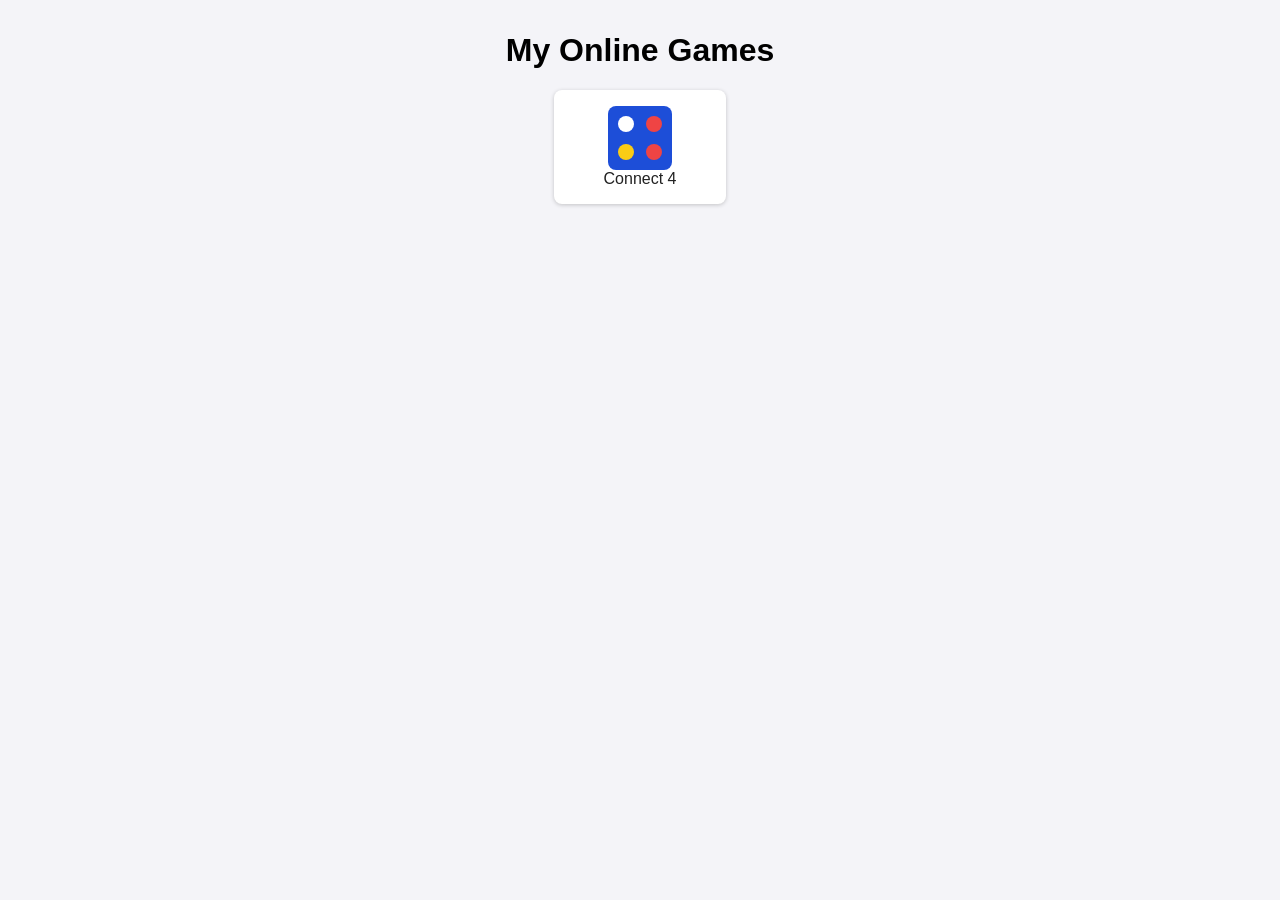
==== index.html @ 2b5389f3 "Apply remaining changes Co-authored-by: mateoparks <8481989+mateoparks@users.noreply.github.com>" ====
<!DOCTYPE html>
<html lang="en">
<head>
  <meta charset="UTF-8">
  <meta name="viewport" content="width=device-width, initial-scale=1">
  <title>My Online Games</title>
  <style>
    body { font-family: sans-serif; margin: 2rem; background: #f4f4f8; }
    h1 { text-align: center; }
    .games { list-style: none; padding: 0; display: flex; flex-wrap: wrap; gap: 1rem; justify-content: center; }
    .games a { display: flex; flex-direction: column; align-items: center; width: 140px; padding: 1rem; background: #fff; border-radius: 8px; box-shadow: 0 1px 4px #0003; text-decoration: none; color: #222; }
    .games img { width: 64px; height: 64px; }
  </style>
</head>
<body>
  <h1>My Online Games</h1>
  <ul class="games">
    <!-- GAMES LIST: add one <li> per game, keep alphabetical -->
    <li><a href="games/connect4/index.html"><img src="games/connect4/icon.svg" alt="Connect 4 icon"><span>Connect 4</span></a></li>
  </ul>
</body>
</html>
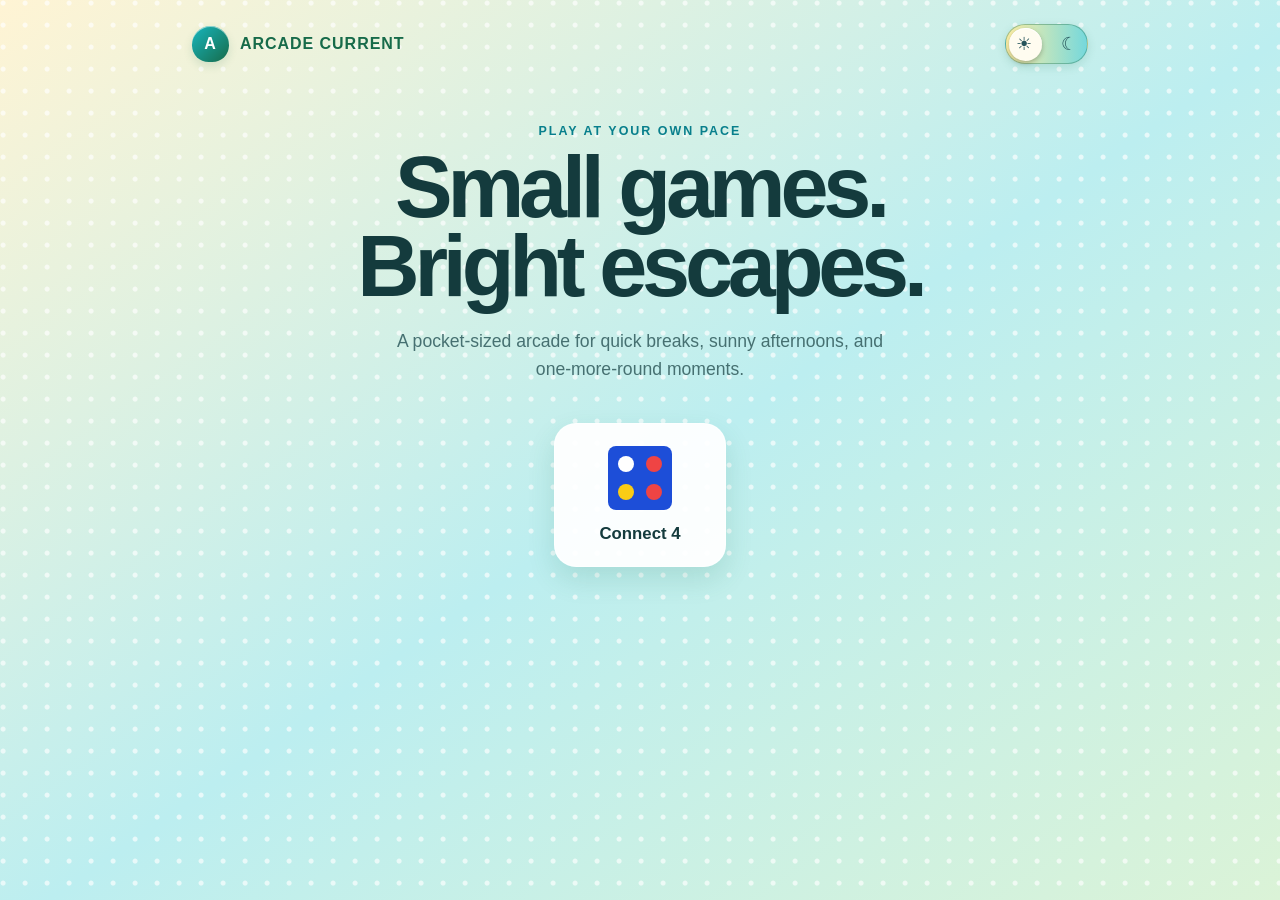
==== commit b904bd74: "Initial creation" ====
--- a/index.html
+++ b/index.html
@@ -1,22 +1,30 @@
 <!DOCTYPE html>
-<html lang="en">
+<html lang="en" data-theme="light">
 <head>
   <meta charset="UTF-8">
   <meta name="viewport" content="width=device-width, initial-scale=1">
-  <title>My Online Games</title>
-  <style>
-    body { font-family: sans-serif; margin: 2rem; background: #f4f4f8; }
-    h1 { text-align: center; }
-    .games { list-style: none; padding: 0; display: flex; flex-wrap: wrap; gap: 1rem; justify-content: center; }
-    .games a { display: flex; flex-direction: column; align-items: center; width: 140px; padding: 1rem; background: #fff; border-radius: 8px; box-shadow: 0 1px 4px #0003; text-decoration: none; color: #222; }
-    .games img { width: 64px; height: 64px; }
-  </style>
+  <meta name="theme-color" content="#e9f7ed">
+  <title>Arcade Current</title>
+  <script src="assets/theme.js"></script>
+  <link rel="stylesheet" href="assets/site.css">
 </head>
 <body>
-  <h1>My Online Games</h1>
-  <ul class="games">
-    <!-- GAMES LIST: add one <li> per game, keep alphabetical -->
-    <li><a href="games/connect4/index.html"><img src="games/connect4/icon.svg" alt="Connect 4 icon"><span>Connect 4</span></a></li>
-  </ul>
+  <header class="site-header">
+    <a class="brand" href="index.html"><span class="brand-mark" aria-hidden="true">A</span> Arcade Current</a>
+    <button class="theme-toggle" type="button" aria-label="Switch color theme">
+      <span class="theme-icon" aria-hidden="true">☀</span>
+      <span class="theme-icon" aria-hidden="true">☾</span>
+      <span class="theme-thumb" aria-hidden="true"></span>
+    </button>
+  </header>
+  <main>
+    <p class="eyebrow">Play at your own pace</p>
+    <h1>Small games.<br>Bright escapes.</h1>
+    <p class="intro">A pocket-sized arcade for quick breaks, sunny afternoons, and one-more-round moments.</p>
+    <ul class="games">
+      <!-- GAMES LIST: add one <li> per game, keep alphabetical -->
+      <li><a href="games/connect4/index.html"><img src="games/connect4/icon.svg" alt="Connect 4 icon"><span>Connect 4</span></a></li>
+    </ul>
+  </main>
 </body>
 </html>
--- a/assets/site.css
+++ b/assets/site.css
@@ -0,0 +1,264 @@
+:root {
+  color-scheme: light;
+  --sand: #fff4d4;
+  --aqua: #087f8c;
+  --aqua-bright: #17b6be;
+  --palm: #176b4a;
+  --ink: #143b3d;
+  --muted: #467071;
+  --card: #fffffff0;
+  --shadow: #176b4a24;
+}
+
+[data-theme="dark"] {
+  color-scheme: dark;
+  --sand: #10171d;
+  --aqua: #74d6dd;
+  --aqua-bright: #a3f3f1;
+  --palm: #9cb6c1;
+  --ink: #eef7fa;
+  --muted: #aec2ca;
+  --card: #202c35e8;
+  --shadow: #00000080;
+}
+
+* {
+  box-sizing: border-box;
+}
+
+body {
+  min-height: 100vh;
+  margin: 0;
+  font-family: "Trebuchet MS", "Avenir Next", sans-serif;
+  color: var(--ink);
+  background:
+    radial-gradient(circle at 14% 14%, #ffffffa6 0 2px, transparent 3px) 0 0 / 22px 22px,
+    linear-gradient(145deg, var(--sand), #bceef0 52%, #dbf3d7);
+  transition: background .25s ease, color .25s ease;
+}
+
+[data-theme="dark"] body {
+  background:
+    linear-gradient(115deg, #ffffff12 0 1px, transparent 1px 9px),
+    linear-gradient(145deg, #111a22, #283842 48%, #10161b);
+}
+
+.site-header {
+  max-width: 960px;
+  margin: 0 auto;
+  padding: 1.5rem 2rem .25rem;
+  display: flex;
+  align-items: center;
+  justify-content: space-between;
+}
+
+.game-header {
+  max-width: 800px;
+  padding: 1.25rem 1.5rem;
+}
+
+.brand,
+.back {
+  color: var(--palm);
+  font-weight: 800;
+  text-decoration: none;
+}
+
+.brand {
+  display: flex;
+  align-items: center;
+  gap: .7rem;
+  font-weight: 900;
+  letter-spacing: .06em;
+  text-transform: uppercase;
+}
+
+.game-header .brand {
+  font-size: .85rem;
+}
+
+.brand-mark {
+  display: grid;
+  place-items: center;
+  width: 2.3rem;
+  height: 2.3rem;
+  border-radius: 50% 50% 45% 45%;
+  color: #fff;
+  background: linear-gradient(135deg, var(--aqua-bright), var(--palm));
+  box-shadow: inset 0 1px #ffffff80, 0 4px 10px var(--shadow);
+}
+
+.primary-button {
+  border: 1px solid color-mix(in srgb, var(--palm) 36%, transparent);
+  border-radius: 999px;
+  padding: .55rem .85rem;
+  background: var(--card);
+  color: var(--ink);
+  font: inherit;
+  font-weight: 700;
+  cursor: pointer;
+  box-shadow: 0 3px 10px var(--shadow);
+}
+
+.primary-button:hover {
+  transform: translateY(-1px);
+}
+
+.theme-toggle {
+  position: relative;
+  display: flex;
+  align-items: center;
+  justify-content: space-between;
+  width: 5.2rem;
+  height: 2.5rem;
+  padding: .2rem .48rem;
+  border: 1px solid color-mix(in srgb, var(--palm) 36%, transparent);
+  border-radius: 999px;
+  background: linear-gradient(90deg, #fff0a5, #75d8dc);
+  color: #24535a;
+  cursor: pointer;
+  box-shadow: 0 3px 10px var(--shadow);
+  transition: transform .2s ease, background .25s ease;
+}
+
+[data-theme="dark"] .theme-toggle {
+  background: linear-gradient(90deg, #46606c, #111b23);
+  color: #dff4f6;
+}
+
+.theme-toggle:hover {
+  transform: translateY(-1px);
+}
+
+.theme-toggle:focus-visible {
+  outline: 3px solid var(--aqua-bright);
+  outline-offset: 3px;
+}
+
+.theme-icon {
+  position: relative;
+  z-index: 1;
+  width: 1.35rem;
+  font-size: 1.15rem;
+  line-height: 1;
+  text-align: center;
+}
+
+.theme-thumb {
+  position: absolute;
+  top: .2rem;
+  left: .2rem;
+  width: 2.05rem;
+  height: 2.05rem;
+  border-radius: 50%;
+  background: #fffcf0;
+  box-shadow: 0 2px 5px #0004, inset 0 1px #fff;
+  transition: transform .25s ease, background .25s ease;
+}
+
+[data-theme="dark"] .theme-thumb {
+  transform: translateX(2.75rem);
+  background: #d5e1e7;
+}
+
+.primary-button {
+  background: var(--palm);
+  border-color: var(--palm);
+  color: #fff;
+}
+
+main {
+  max-width: 960px;
+  margin: 0 auto;
+  padding: 3.5rem 2rem 4rem;
+  text-align: center;
+}
+
+.game-page main {
+  padding: 1.2rem 1rem 3rem;
+}
+
+.eyebrow {
+  margin: 0 0 .6rem;
+  color: var(--aqua);
+  font-size: .78rem;
+  font-weight: 900;
+  letter-spacing: .16em;
+  text-transform: uppercase;
+}
+
+h1 {
+  max-width: 760px;
+  margin: 0 auto;
+  font-size: clamp(2.8rem, 8vw, 5.4rem);
+  line-height: .92;
+  letter-spacing: -.06em;
+}
+
+.game-page h1 {
+  font-size: clamp(2.4rem, 8vw, 4rem);
+  letter-spacing: -.05em;
+}
+
+.intro {
+  max-width: 500px;
+  margin: 1.25rem auto 2.5rem;
+  color: var(--muted);
+  font-size: 1.1rem;
+  line-height: 1.6;
+}
+
+.games {
+  display: flex;
+  flex-wrap: wrap;
+  justify-content: center;
+  gap: 1.25rem;
+  max-width: 680px;
+  margin: 0 auto;
+  padding: 0;
+  list-style: none;
+}
+
+.games a {
+  display: flex;
+  flex-direction: column;
+  align-items: center;
+  gap: .85rem;
+  width: 172px;
+  padding: 1.4rem 1rem;
+  border: 1px solid #ffffff80;
+  border-radius: 22px;
+  background: var(--card);
+  box-shadow: 0 12px 28px var(--shadow);
+  color: var(--ink);
+  font-size: 1.05rem;
+  font-weight: 800;
+  text-decoration: none;
+  transition: transform .2s ease, box-shadow .2s ease;
+}
+
+.games a:hover {
+  transform: translateY(-6px) rotate(-1deg);
+  box-shadow: 0 18px 32px var(--shadow);
+}
+
+.games img {
+  width: 64px;
+  height: 64px;
+}
+
+@media (max-width: 520px) {
+  .site-header,
+  main {
+    padding-left: 1rem;
+    padding-right: 1rem;
+  }
+
+  .brand {
+    font-size: .8rem;
+  }
+
+  .game-header .brand {
+    display: none;
+  }
+}
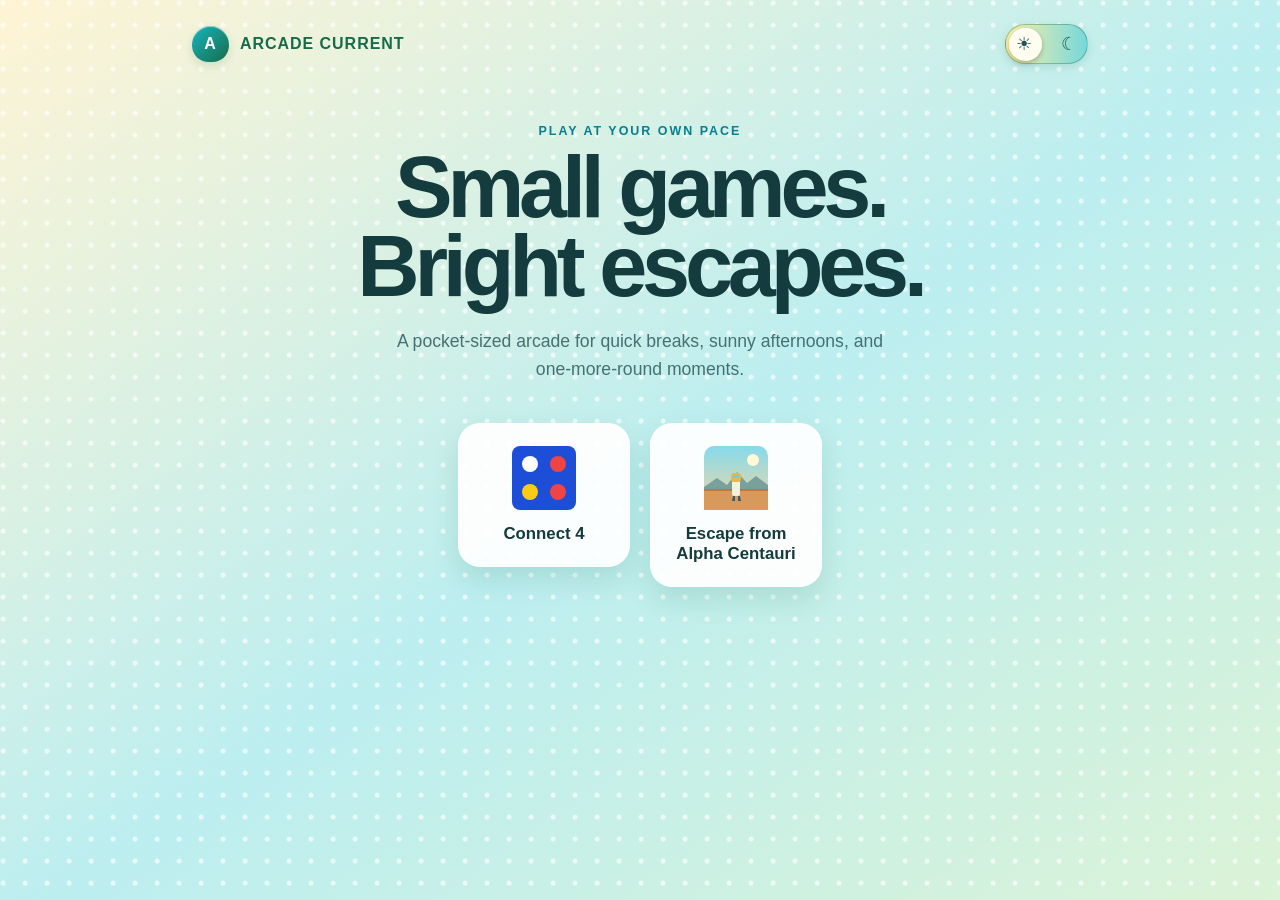
==== commit 6bc616d0: "push current" ====
--- a/index.html
+++ b/index.html
@@ -1,4 +1,5 @@
 <!DOCTYPE html>
+<!-- a comment -->
 <html lang="en" data-theme="light">
 <head>
   <meta charset="UTF-8">
@@ -24,6 +25,7 @@
     <ul class="games">
       <!-- GAMES LIST: add one <li> per game, keep alphabetical -->
       <li><a href="games/connect4/index.html"><img src="games/connect4/icon.svg" alt="Connect 4 icon"><span>Connect 4</span></a></li>
+      <li><a href="games/escape-alpha-centauri/index.html"><img src="games/escape-alpha-centauri/icon.svg" alt="Escape from Alpha Centauri icon"><span>Escape from Alpha Centauri</span></a></li>
     </ul>
   </main>
 </body>
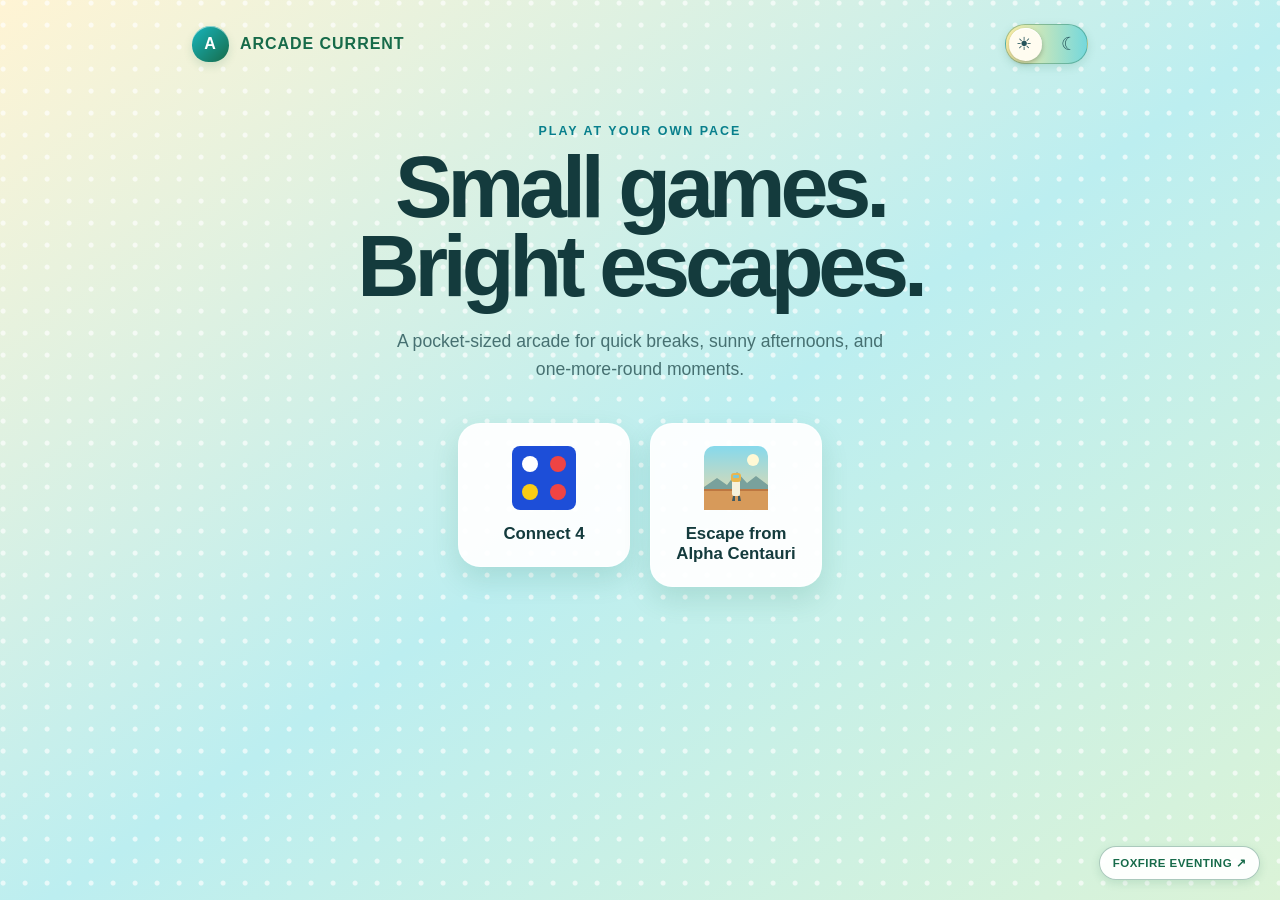
==== commit 40cbabdf: "foxfire stuff" ====
--- a/index.html
+++ b/index.html
@@ -28,5 +28,6 @@
       <li><a href="games/escape-alpha-centauri/index.html"><img src="games/escape-alpha-centauri/icon.svg" alt="Escape from Alpha Centauri icon"><span>Escape from Alpha Centauri</span></a></li>
     </ul>
   </main>
+  <a class="foxfire-link" href="foxfire/index.html">Foxfire Eventing <span aria-hidden="true">↗</span></a>
 </body>
 </html>
--- a/assets/site.css
+++ b/assets/site.css
@@ -247,6 +247,27 @@
   height: 64px;
 }
 
+.foxfire-link {
+  position: fixed;
+  right: 1.25rem;
+  bottom: 1.25rem;
+  padding: .55rem .8rem;
+  border: 1px solid color-mix(in srgb, var(--palm) 36%, transparent);
+  border-radius: 999px;
+  background: var(--card);
+  box-shadow: 0 3px 10px var(--shadow);
+  color: var(--palm);
+  font-size: .72rem;
+  font-weight: 800;
+  letter-spacing: .04em;
+  text-decoration: none;
+  text-transform: uppercase;
+}
+
+.foxfire-link:hover {
+  transform: translateY(-1px);
+}
+
 @media (max-width: 520px) {
   .site-header,
   main {
@@ -261,4 +282,9 @@
   .game-header .brand {
     display: none;
   }
-}
+
+  .foxfire-link {
+    right: .75rem;
+    bottom: .75rem;
+  }
+}
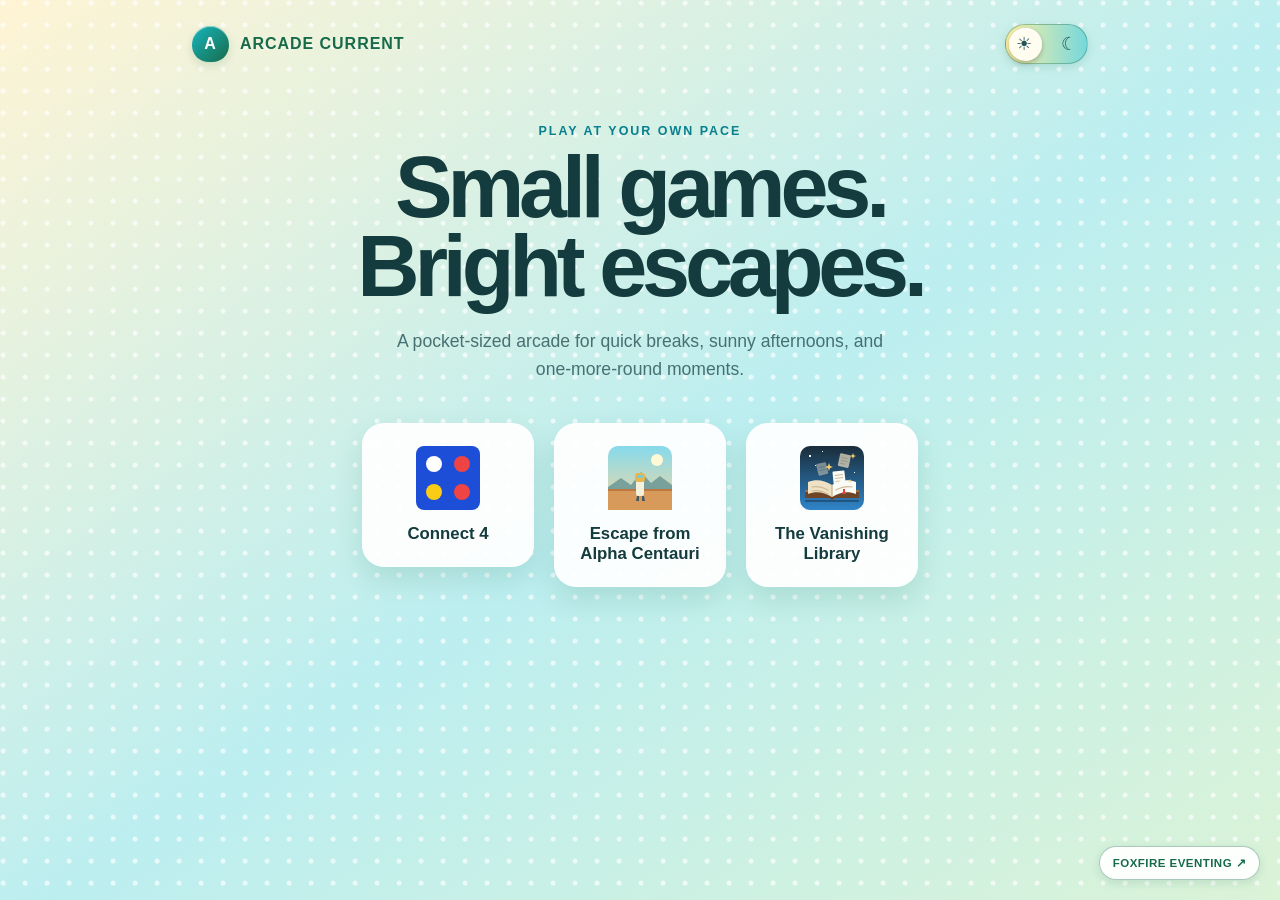
==== commit 95f75e68: "W22: The Vanishing Library on the home page, a new icon, README controls and M in the pause key list" ====
--- a/index.html
+++ b/index.html
@@ -26,6 +26,7 @@
       <!-- GAMES LIST: add one <li> per game, keep alphabetical -->
       <li><a href="games/connect4/index.html"><img src="games/connect4/icon.svg" alt="Connect 4 icon"><span>Connect 4</span></a></li>
       <li><a href="games/escape-alpha-centauri/index.html"><img src="games/escape-alpha-centauri/icon.svg" alt="Escape from Alpha Centauri icon"><span>Escape from Alpha Centauri</span></a></li>
+      <li><a href="games/vanishing-library/index.html"><img src="games/vanishing-library/icon.svg" alt="The Vanishing Library icon"><span>The Vanishing Library</span></a></li>
     </ul>
   </main>
   <a class="foxfire-link" href="foxfire/index.html">Foxfire Eventing <span aria-hidden="true">↗</span></a>
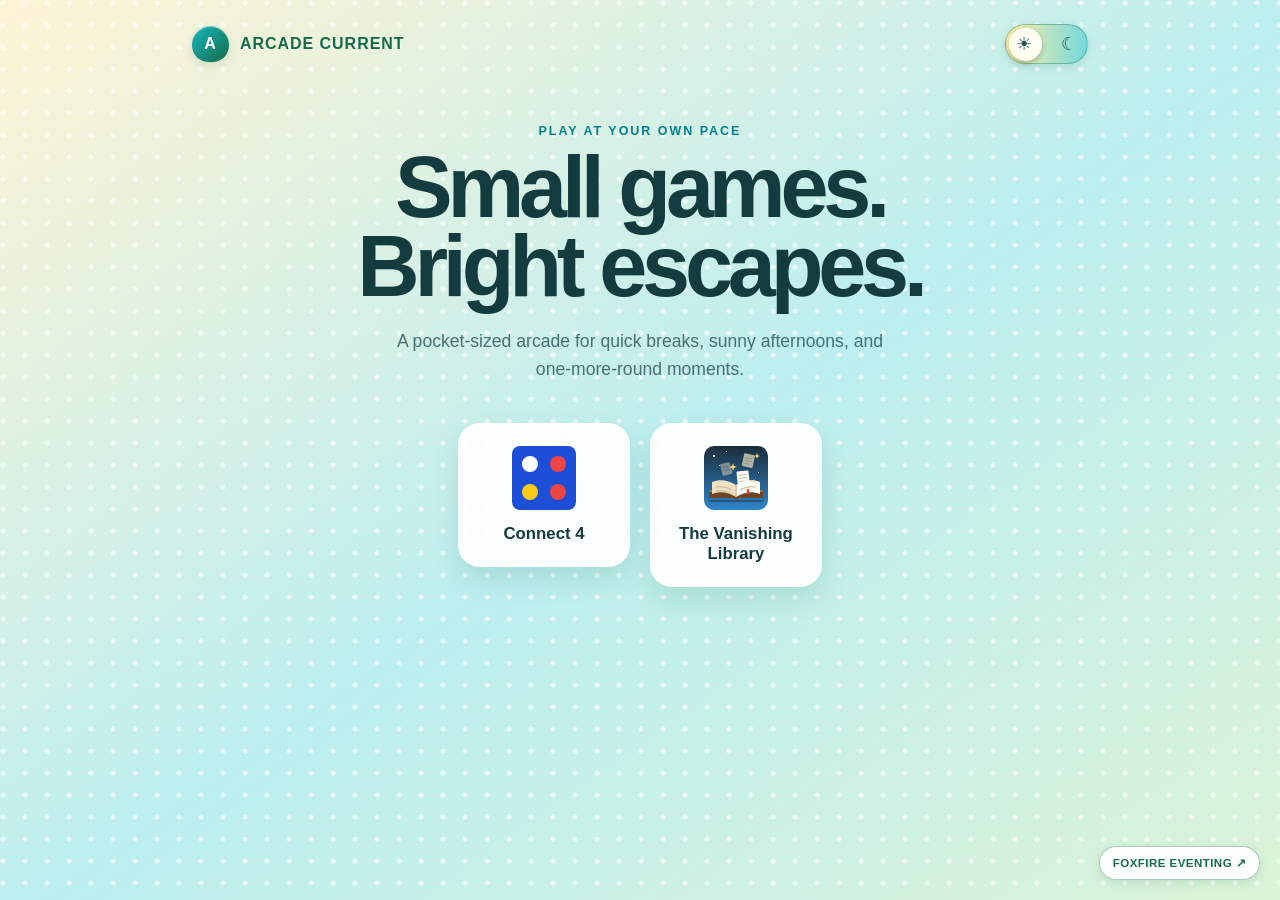
==== commit e670da75: "Remove Escape from Alpha Centauri Delete the game folder and its test, drop it from the arcade home " ====
--- a/index.html
+++ b/index.html
@@ -25,7 +25,6 @@
     <ul class="games">
       <!-- GAMES LIST: add one <li> per game, keep alphabetical -->
       <li><a href="games/connect4/index.html"><img src="games/connect4/icon.svg" alt="Connect 4 icon"><span>Connect 4</span></a></li>
-      <li><a href="games/escape-alpha-centauri/index.html"><img src="games/escape-alpha-centauri/icon.svg" alt="Escape from Alpha Centauri icon"><span>Escape from Alpha Centauri</span></a></li>
       <li><a href="games/vanishing-library/index.html"><img src="games/vanishing-library/icon.svg" alt="The Vanishing Library icon"><span>The Vanishing Library</span></a></li>
     </ul>
   </main>
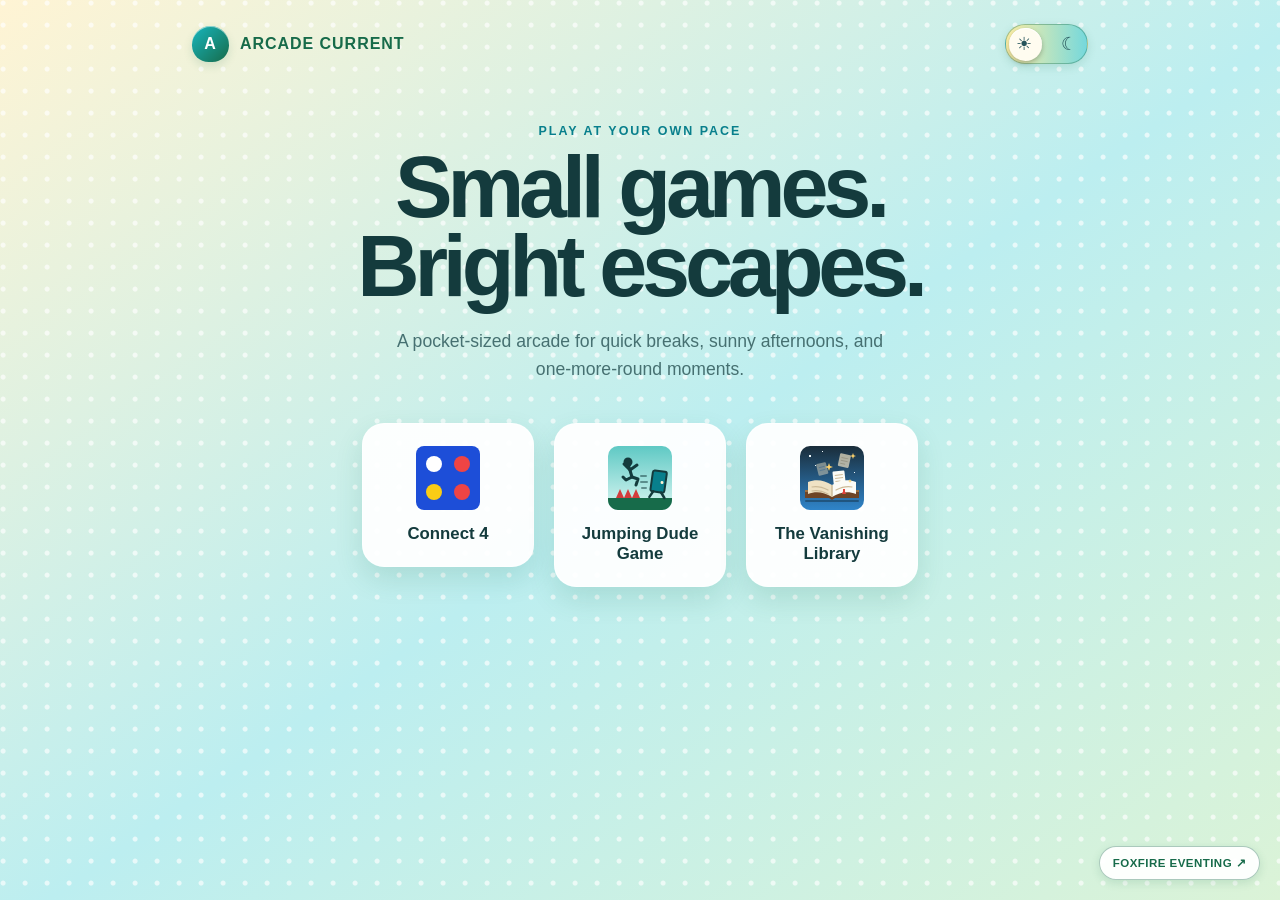
==== commit 55b403f9: "Add the Jumping Dude Game: a 16-level rage platformer A stick-figure dude, a door that won't hold st" ====
--- a/index.html
+++ b/index.html
@@ -25,6 +25,7 @@
     <ul class="games">
       <!-- GAMES LIST: add one <li> per game, keep alphabetical -->
       <li><a href="games/connect4/index.html"><img src="games/connect4/icon.svg" alt="Connect 4 icon"><span>Connect 4</span></a></li>
+      <li><a href="games/jumping-dude/index.html"><img src="games/jumping-dude/icon.svg" alt="Jumping Dude Game icon"><span>Jumping Dude Game</span></a></li>
       <li><a href="games/vanishing-library/index.html"><img src="games/vanishing-library/icon.svg" alt="The Vanishing Library icon"><span>The Vanishing Library</span></a></li>
     </ul>
   </main>
